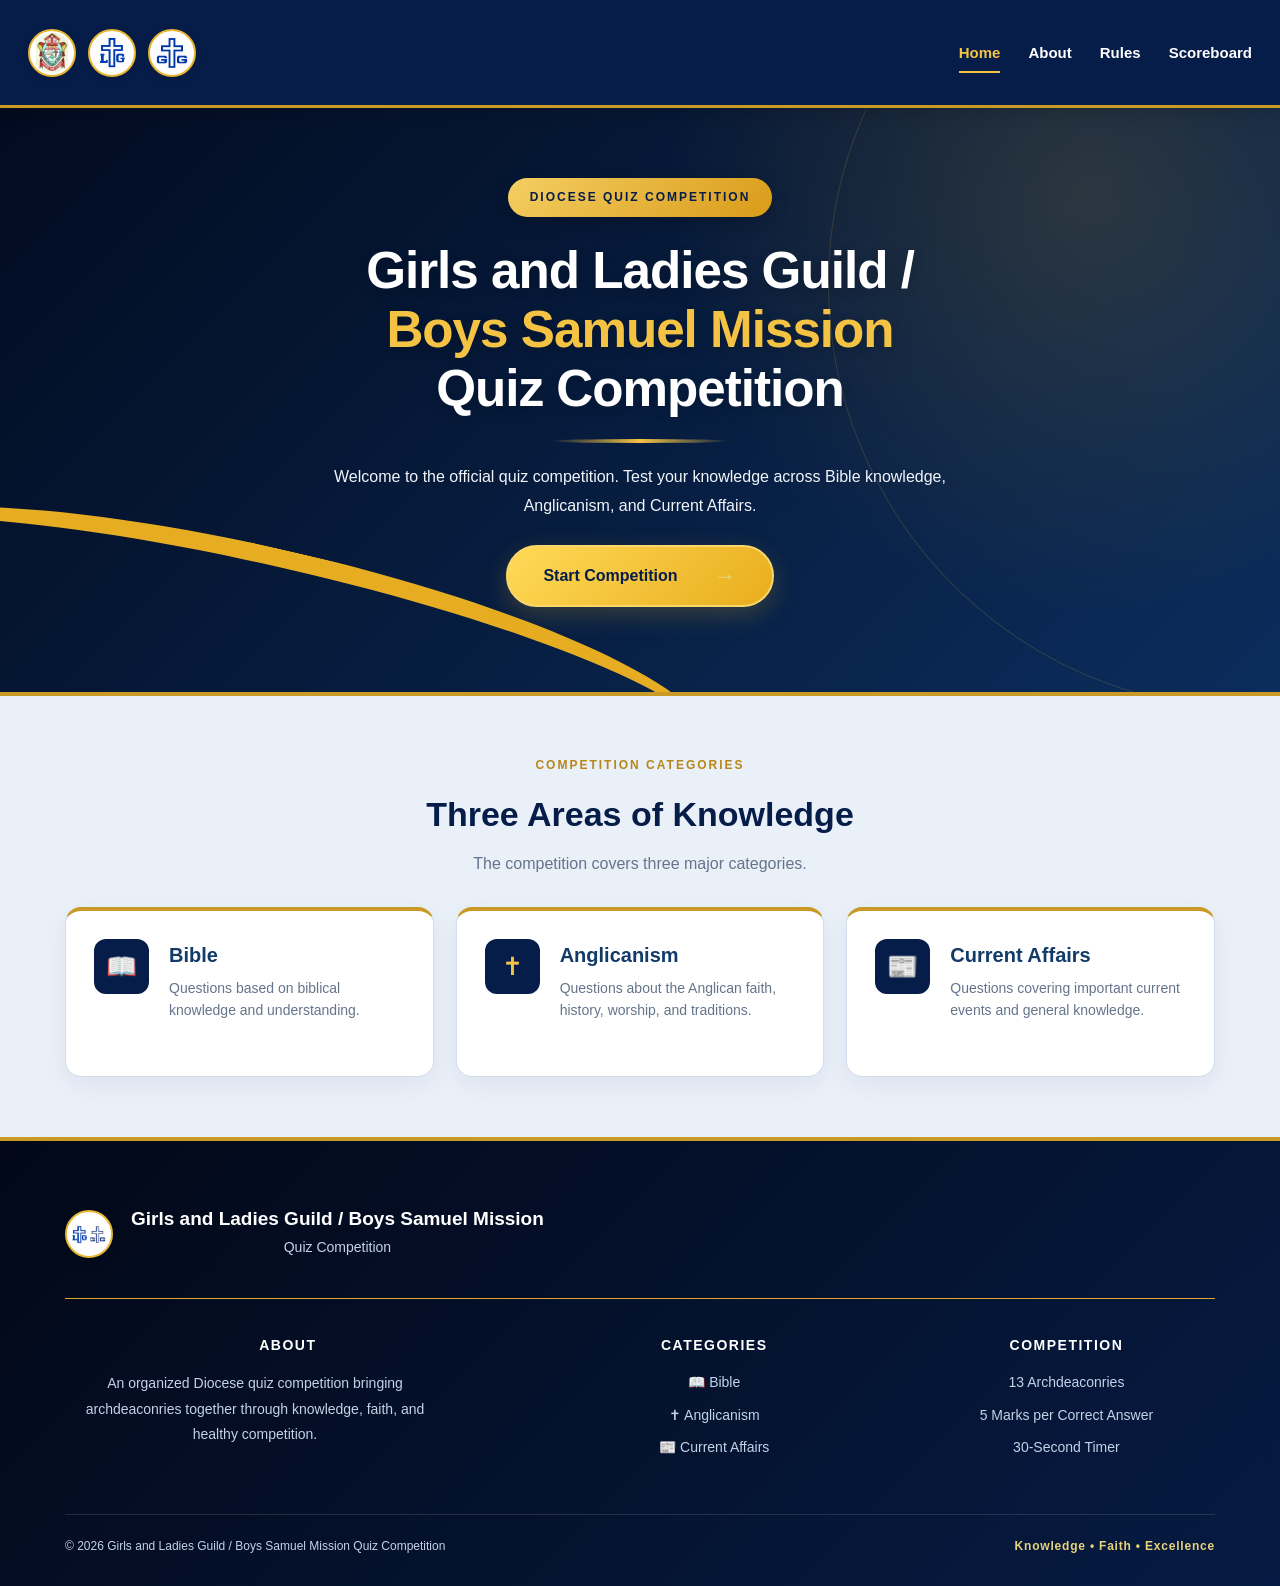
==== index.html @ a4cc28e0 "First website upload" ====
<!DOCTYPE html>
<html lang="en">
<head>
  <meta charset="UTF-8" />
  <meta name="viewport" content="width=device-width, initial-scale=1.0" />

  <title>Girls and Ladies Guild / Boys Samuel Mission Quiz Competition</title>

  <link rel="stylesheet" href="style.css" />
</head>

<body>

  <!-- ================= HEADER ================= -->
  <header class="header">
    <div class="header-inner">

      <!-- Logo Area -->
   <div class="logo-group">
  <div class="logo-placeholder">
    <img src="images/logo.png" alt="Logo 1">
  </div>

  <div class="logo-placeholder">
    <img src="images/logo2.png" alt="Logo 2">
  </div>

  <div class="logo-placeholder">
    <img src="images/logo3.png" alt="Logo 3">
  </div>

 
</div>

      <!-- Navigation -->
      
<nav class="navigation">
  <a href="index.html" class="active">Home</a>
  <a href="about.html">About</a>
  <a href="rules.html">Rules</a>
  <a href="scoreboard.html">Scoreboard</a>
</nav>
    </div>
  </header>


  <!-- ================= MAIN ================= -->
  <main>

    <!-- Hero Section -->
    <section class="hero">

      <div class="hero-content">

        <span class="eyebrow">DIOCESE QUIZ COMPETITION</span>

        <h1>
          Girls and Ladies Guild /
          <span>Boys Samuel Mission</span>
          Quiz Competition
        </h1>

        <div class="gold-line"></div>

        <p class="hero-description">
          Welcome to the official quiz competition.
          Test your knowledge across Bible knowledge,
          Anglicanism, and Current Affairs.
        </p>

        <button id="startCompetitionBtn" class="start-button">
          Start Competition
          <span>→</span>
        </button>

      </div>

    </section>


    <!-- ================= CATEGORIES ================= -->
    <section class="categories-section">

      <div class="section-heading">

        <span class="section-label">
          COMPETITION CATEGORIES
        </span>

        <h2>Three Areas of Knowledge</h2>

        <p>
          The competition covers three major categories.
        </p>

      </div>


      <div class="category-grid">

        <!-- Bible -->
        <article class="category-card">

          <div class="category-icon">📖</div>

          <div>
            <h3>Bible</h3>

            <p>
              Questions based on biblical knowledge
              and understanding.
            </p>
          </div>

        </article>


        <!-- Anglicanism -->
        <article class="category-card">

          <div class="category-icon">✝</div>

          <div>
            <h3>Anglicanism</h3>

            <p>
              Questions about the Anglican faith,
              history, worship, and traditions.
            </p>
          </div>

        </article>


        <!-- Current Affairs -->
        <article class="category-card">

          <div class="category-icon">📰</div>

          <div>
            <h3>Current Affairs</h3>

            <p>
              Questions covering important current
              events and general knowledge.
            </p>
          </div>

        </article>

      </div>

    </section>

  </main>


  <!-- ================= FOOTER ================= -->
<!-- ================= FOOTER ================= -->
<footer class="footer">

  <div class="footer-container">

    <!-- Brand -->
    <div class="footer-brand">

    <div class="logo-placeholder">
    <img src="images/logo4.png" alt="Logo 3">
  </div>


      <div>
        <h3>
          Girls and Ladies Guild / Boys Samuel Mission
        </h3>

        <p>Quiz Competition</p>
      </div>

    </div>


    <!-- Gold divider -->
    <div class="footer-gold-line"></div>


    <!-- Footer columns -->
    <div class="footer-grid">

      <!-- About -->
      <div class="footer-column">

        <h4>About</h4>

        <p>
          An organized Diocese quiz competition bringing
          archdeaconries together through knowledge, faith,
          and healthy competition.
        </p>

      </div>


      <!-- Categories -->
      <div class="footer-column">

        <h4>Categories</h4>

        <ul>
          <li>📖 Bible</li>
          <li>✝ Anglicanism</li>
          <li>📰 Current Affairs</li>
        </ul>

      </div>


      <!-- Competition -->
      <div class="footer-column">

        <h4>Competition</h4>

        <ul>
          <li>13 Archdeaconries</li>
          <li>5 Marks per Correct Answer</li>
          <li>30-Second Timer</li>
        </ul>

      </div>

    </div>


    <!-- Bottom bar -->
    <div class="footer-bottom">

      <p>
        © 2026 Girls and Ladies Guild / Boys Samuel Mission
        Quiz Competition
      </p>

      <p class="footer-tagline">
        Knowledge • Faith • Excellence
      </p>

    </div>

  </div>

</footer>


  <script src="script.js"></script>

</body>
</html>
---- style.css ----
:root {
  --dark-blue: #071d49;
  --deep-blue: #0b2d5c;
  --light-blue: #164a86;
  --soft-blue: #dce7f5;

  --white: #ffffff;

  --gold: #c99a25;
  --gold-light: #f1d47a;

  --text: #172033;
  --muted: #526078;
  --border: #b8c7dc;
}


/* DARKER HEADER */

.header {
  background: #071d49;
}


/* DARKER HERO */

.hero {
  background: linear-gradient(
    135deg,
    #04132f,
    #0b2d5c
  );
}


/* DARKER FOOTER */

.footer {
  background: linear-gradient(
    135deg,
    #020b20,
    #071d49
  );

  border-top: 3px solid #c99a25;
}


/* GOLD BUTTON */

.start-button {
  background: #c99a25;
  color: #071d49;
  border: 2px solid #f1d47a;
}

.start-button:hover {
  background: #f1d47a;
  color: #04132f;
}


/* CARDS */

.category-card,
.question-card,
.selected-info,
.attendance-card,
.archdeaconry-card,
.question-number-card {
  border-color: #b8c7dc;
}


/* SECTION BACKGROUNDS */

.categories-section,
.attendance-page,
.category-page,
.archdeaconry-page,
.question-number-page,
.question-page {
  background: #dce7f5;
}


/* GOLD ACCENTS */

.gold-line,
.footer-gold-line {
  background: #c99a25;
}


/* TIMER */

.timer-box {
  background: #071d49;
  border-color: #c99a25;
}

/* =========================================
   HEADER
========================================= */

.header {
  background: var(--white);
  border-bottom: 1px solid var(--border);
  position: sticky;
  top: 0;
  z-index: 1000;
}

.header-inner {
  max-width: 1200px;
  margin: 0 auto;
  padding: 14px 24px;

  display: flex;
  align-items: center;
  justify-content: space-between;
  gap: 30px;
}


/* Logo Area */

.logo-group {
  display: flex;
  align-items: center;
  gap: 10px;
}

.logo-placeholder {
  width: 48px;
  height: 48px;

  display: flex;
  align-items: center;
  justify-content: center;

  background: var(--light-blue);
  border: 1px solid var(--gold);
  border-radius: 50%;

  color: var(--dark-blue);
  font-size: 9px;
  font-weight: bold;
}


/* Navigation */

.navigation {
  display: flex;
  align-items: center;
  gap: 28px;
}

.navigation a {
  text-decoration: none;
  color: var(--dark-blue);
  font-size: 15px;
  font-weight: 600;

  padding: 8px 0;

  position: relative;
}

.navigation a::after {
  content: "";

  position: absolute;
  left: 0;
  bottom: 0;

  width: 0;
  height: 2px;

  background: var(--gold);

  transition: width 0.25s ease;
}

.navigation a:hover::after,
.navigation a.active::after {
  width: 100%;
}


/* =========================================
   HERO
========================================= */

.hero {
  min-height: 620px;

  display: flex;
  align-items: center;
  justify-content: center;

  text-align: center;

  padding: 80px 24px;

  background:
    radial-gradient(
      circle at top right,
      var(--soft-blue),
      transparent 40%
    ),
    linear-gradient(
      135deg,
      var(--white),
      var(--light-blue)
    );

  border-bottom: 1px solid var(--border);
}

.hero-content {
  max-width: 850px;
}


/* Small label */

.eyebrow,
.section-label {
  display: inline-block;

  color: var(--gold);
  font-size: 12px;
  font-weight: 800;

  letter-spacing: 2px;
}


/* Main title */

.hero h1 {
  margin-top: 18px;

  color: var(--deep-blue);

  font-size: clamp(38px, 6vw, 68px);
  line-height: 1.08;
  font-weight: 800;
}

.hero h1 span {
  color: var(--dark-blue);
}


/* Gold decorative line */

.gold-line {
  width: 90px;
  height: 4px;

  background: var(--gold);

  margin: 28px auto;
  border-radius: 10px;
}


/* Description */

.hero-description {
  max-width: 650px;

  margin: 0 auto 35px;

  color: var(--muted);

  font-size: 18px;
}


/* Start button */

.start-button {
  border: none;

  background: var(--dark-blue);
  color: var(--white);

  padding: 16px 28px;

  border-radius: 8px;

  font-size: 16px;
  font-weight: 700;

  cursor: pointer;

  display: inline-flex;
  align-items: center;
  gap: 14px;

  box-shadow: 0 8px 20px rgba(9, 45, 82, 0.18);

  transition:
    transform 0.2s ease,
    background 0.2s ease,
    box-shadow 0.2s ease;
}

.start-button span {
  color: var(--gold-light);
  font-size: 20px;
}

.start-button:hover {
  background: var(--deep-blue);
  transform: translateY(-2px);

  box-shadow: 0 12px 25px rgba(9, 45, 82, 0.25);
}


/* =========================================
   CATEGORIES
========================================= */

.categories-section {
  max-width: 1200px;

  margin: 0 auto;

  padding: 90px 24px;
}

.section-heading {
  text-align: center;

  max-width: 650px;

  margin: 0 auto 45px;
}

.section-heading h2,
.info-card h2 {
  color: var(--deep-blue);

  font-size: 34px;

  margin: 10px 0;
}

.section-heading p,
.info-card p {
  color: var(--muted);
}


/* Category grid */

.category-grid {
  display: grid;

  grid-template-columns: repeat(3, 1fr);

  gap: 22px;
}


/* Category cards */

.category-card {
  background: var(--white);

  border: 1px solid var(--border);

  border-top: 4px solid var(--gold);

  border-radius: 14px;

  padding: 30px;

  display: flex;
  gap: 20px;

  transition:
    transform 0.2s ease,
    box-shadow 0.2s ease;
}

.category-card:hover {
  transform: translateY(-5px);

  box-shadow: 0 15px 35px rgba(18, 59, 104, 0.1);
}

.category-icon {
  width: 55px;
  height: 55px;

  flex-shrink: 0;

  display: flex;
  align-items: center;
  justify-content: center;

  background: var(--light-blue);

  border-radius: 12px;

  font-size: 25px;
}

.category-card h3 {
  color: var(--dark-blue);

  font-size: 20px;

  margin-bottom: 6px;
}

.category-card p {
  color: var(--muted);

  font-size: 14px;
}


/* =========================================
   INFORMATION SECTIONS
========================================= */

.info-section {
  padding: 80px 24px;
}

.light-section {
  background: var(--light-blue);
}

.info-card {
  max-width: 800px;

  margin: 0 auto;

  text-align: center;
}

.info-card p {
  font-size: 16px;
}

.scoreboard-preview {
  padding-bottom: 20px;
}


/* =========================================
   FOOTER
========================================= */

.footer {
  background: var(--deep-blue);

  color: var(--white);

  text-align: center;

  padding: 35px 20px;
}

.footer p {
  font-size: 14px;
  margin-bottom: 5px;
}

.footer span {
  color: var(--gold-light);
  font-size: 13px;
}


/* =========================================
   RESPONSIVE DESIGN
========================================= */

@media (max-width: 800px) {

  .header-inner {
    flex-direction: column;
    gap: 15px;
  }

  .navigation {
    gap: 18px;
    flex-wrap: wrap;
    justify-content: center;
  }

  .hero {
    min-height: 560px;
  }

  .category-grid {
    grid-template-columns: 1fr;
  }

  .hero h1 {
    font-size: 42px;
  }

}


@media (max-width: 480px) {

  .logo-group {
    gap: 6px;
  }

  .logo-placeholder {
    width: 40px;
    height: 40px;
  }

  .navigation {
    gap: 14px;
  }

  .navigation a {
    font-size: 13px;
  }

  .hero {
    padding: 60px 18px;
  }

  .hero h1 {
    font-size: 34px;
  }

  .hero-description {
    font-size: 16px;
  }

  .categories-section {
    padding: 65px 18px;
  }

}/* =========================================
   GENERAL
========================================= */

* {
  margin: 0;
  padding: 0;
  box-sizing: border-box;
}

:root {
  --dark-blue: #123b68;
  --deep-blue: #092d52;
  --light-blue: #eaf6ff;
  --soft-blue: #d8efff;
  --white: #ffffff;
  --gold: #c9a227;
  --gold-light: #e8d27a;
  --text: #243447;
  --muted: #64748b;
  --border: #dbe7f0;
}

html {
  scroll-behavior: smooth;
}

body {
  font-family: Arial, Helvetica, sans-serif;
  color: var(--text);
  background: var(--white);
  line-height: 1.6;
}


/* =========================================
   HEADER
========================================= */

.header {
  background: var(--white);
  border-bottom: 1px solid var(--border);
  position: sticky;
  top: 0;
  z-index: 1000;
}

.header-inner {
  max-width: 1200px;
  margin: 0 auto;
  padding: 14px 24px;

  display: flex;
  align-items: center;
  justify-content: space-between;
  gap: 30px;
}


/* Logo Area */

.logo-group {
  display: flex;
  align-items: center;
  gap: 10px;
}

.logo-placeholder {
  width: 48px;
  height: 48px;

  display: flex;
  align-items: center;
  justify-content: center;

  background: var(--light-blue);
  border: 1px solid var(--gold);
  border-radius: 50%;

  color: var(--dark-blue);
  font-size: 9px;
  font-weight: bold;
}


/* Navigation */

.navigation {
  display: flex;
  align-items: center;
  gap: 28px;
}

.navigation a {
  text-decoration: none;
  color: var(--dark-blue);
  font-size: 15px;
  font-weight: 600;

  padding: 8px 0;

  position: relative;
}

.navigation a::after {
  content: "";

  position: absolute;
  left: 0;
  bottom: 0;

  width: 0;
  height: 2px;

  background: var(--gold);

  transition: width 0.25s ease;
}

.navigation a:hover::after,
.navigation a.active::after {
  width: 100%;
}


/* =========================================
   HERO
========================================= */

.hero {
  min-height: 620px;

  display: flex;
  align-items: center;
  justify-content: center;

  text-align: center;

  padding: 80px 24px;

  background:
    radial-gradient(
      circle at top right,
      var(--soft-blue),
      transparent 40%
    ),
    linear-gradient(
      135deg,
      var(--white),
      var(--light-blue)
    );

  border-bottom: 1px solid var(--border);
}

.hero-content {
  max-width: 850px;
}


/* Small label */

.eyebrow,
.section-label {
  display: inline-block;

  color: var(--gold);
  font-size: 12px;
  font-weight: 800;

  letter-spacing: 2px;
}


/* Main title */

.hero h1 {
  margin-top: 18px;

  color: var(--deep-blue);

  font-size: clamp(38px, 6vw, 68px);
  line-height: 1.08;
  font-weight: 800;
}

.hero h1 span {
  color: var(--dark-blue);
}


/* Gold decorative line */

.gold-line {
  width: 90px;
  height: 4px;

  background: var(--gold);

  margin: 28px auto;
  border-radius: 10px;
}


/* Description */

.hero-description {
  max-width: 650px;

  margin: 0 auto 35px;

  color: var(--muted);

  font-size: 18px;
}


/* Start button */

.start-button {
  border: none;

  background: var(--dark-blue);
  color: var(--white);

  padding: 16px 28px;

  border-radius: 8px;

  font-size: 16px;
  font-weight: 700;

  cursor: pointer;

  display: inline-flex;
  align-items: center;
  gap: 14px;

  box-shadow: 0 8px 20px rgba(9, 45, 82, 0.18);

  transition:
    transform 0.2s ease,
    background 0.2s ease,
    box-shadow 0.2s ease;
}

.start-button span {
  color: var(--gold-light);
  font-size: 20px;
}

.start-button:hover {
  background: var(--deep-blue);
  transform: translateY(-2px);

  box-shadow: 0 12px 25px rgba(9, 45, 82, 0.25);
}


/* =========================================
   CATEGORIES
========================================= */

.categories-section {
  max-width: 1200px;

  margin: 0 auto;

  padding: 90px 24px;
}

.section-heading {
  text-align: center;

  max-width: 650px;

  margin: 0 auto 45px;
}

.section-heading h2,
.info-card h2 {
  color: var(--deep-blue);

  font-size: 34px;

  margin: 10px 0;
}

.section-heading p,
.info-card p {
  color: var(--muted);
}


/* Category grid */

.category-grid {
  display: grid;

  grid-template-columns: repeat(3, 1fr);

  gap: 22px;
}


/* Category cards */

.category-card {
  background: var(--white);

  border: 1px solid var(--border);

  border-top: 4px solid var(--gold);

  border-radius: 14px;

  padding: 30px;

  display: flex;
  gap: 20px;

  transition:
    transform 0.2s ease,
    box-shadow 0.2s ease;
}

.category-card:hover {
  transform: translateY(-5px);

  box-shadow: 0 15px 35px rgba(18, 59, 104, 0.1);
}

.category-icon {
  width: 55px;
  height: 55px;

  flex-shrink: 0;

  display: flex;
  align-items: center;
  justify-content: center;

  background: var(--light-blue);

  border-radius: 12px;

  font-size: 25px;
}

.category-card h3 {
  color: var(--dark-blue);

  font-size: 20px;

  margin-bottom: 6px;
}

.category-card p {
  color: var(--muted);

  font-size: 14px;
}


/* =========================================
   INFORMATION SECTIONS
========================================= */

.info-section {
  padding: 80px 24px;
}

.light-section {
  background: var(--light-blue);
}

.info-card {
  max-width: 800px;

  margin: 0 auto;

  text-align: center;
}

.info-card p {
  font-size: 16px;
}

.scoreboard-preview {
  padding-bottom: 20px;
}


/* =========================================
   FOOTER
========================================= */

.footer {
  background: var(--deep-blue);

  color: var(--white);

  text-align: center;

  padding: 35px 20px;
}

.footer p {
  font-size: 14px;
  margin-bottom: 5px;
}

.footer span {
  color: var(--gold-light);
  font-size: 13px;
}


/* =========================================
   RESPONSIVE DESIGN
========================================= */

@media (max-width: 800px) {

  .header-inner {
    flex-direction: column;
    gap: 15px;
  }

  .navigation {
    gap: 18px;
    flex-wrap: wrap;
    justify-content: center;
  }

  .hero {
    min-height: 560px;
  }

  .category-grid {
    grid-template-columns: 1fr;
  }

  .hero h1 {
    font-size: 42px;
  }

}


@media (max-width: 480px) {

  .logo-group {
    gap: 6px;
  }

  .logo-placeholder {
    width: 40px;
    height: 40px;
  }

  .navigation {
    gap: 14px;
  }

  .navigation a {
    font-size: 13px;
  }

  .hero {
    padding: 60px 18px;
  }

  .hero h1 {
    font-size: 34px;
  }

  .hero-description {
    font-size: 16px;
  }

  .categories-section {
    padding: 65px 18px;
  }

}
/* =========================================
   PROFESSIONAL FOOTER
========================================= */

.footer {
  background:
    linear-gradient(
      145deg,
      var(--deep-blue),
      var(--dark-blue)
    );

  color: var(--white);

  padding: 65px 24px 25px;

  border-top: 4px solid var(--gold);
}

.footer-container {
  max-width: 1150px;

  margin: 0 auto;
}


/* =========================================
   FOOTER BRAND
========================================= */

.footer-brand {
  display: flex;

  align-items: center;

  gap: 18px;
}

.footer-logo {
  width: 65px;

  height: 65px;

  flex-shrink: 0;

  display: flex;

  align-items: center;

  justify-content: center;

  border: 2px solid var(--gold);

  border-radius: 50%;

  background: rgba(255, 255, 255, 0.06);

  color: var(--gold-light);

  font-size: 10px;

  font-weight: 800;
}

.footer-brand h3 {
  max-width: 450px;

  font-size: 19px;

  line-height: 1.4;
}

.footer-brand p {
  color: var(--gold-light);

  font-size: 14px;

  margin-top: 3px;
}


/* =========================================
   GOLD DIVIDER
========================================= */

.footer-gold-line {
  width: 100%;

  height: 1px;

  background:
    linear-gradient(
      90deg,
      var(--gold),
      rgba(201, 162, 39, 0.15),
      transparent
    );

  margin: 35px 0;
}


/* =========================================
   FOOTER GRID
========================================= */

.footer-grid {
  display: grid;

  grid-template-columns:
    1.5fr
    1fr
    1fr;

  gap: 55px;

  padding-bottom: 45px;
}

.footer-column h4 {
  color: var(--gold-light);

  font-size: 14px;

  text-transform: uppercase;

  letter-spacing: 1.5px;

  margin-bottom: 15px;
}

.footer-column p {
  color: #cbd5e1;

  font-size: 14px;

  line-height: 1.8;

  max-width: 380px;
}


/* Lists */

.footer-column ul {
  list-style: none;

  padding: 0;
}

.footer-column li {
  color: #dbe5ef;

  font-size: 14px;

  margin-bottom: 10px;
}


/* =========================================
   FOOTER BOTTOM
========================================= */

.footer-bottom {
  border-top: 1px solid rgba(255, 255, 255, 0.12);

  padding-top: 22px;

  display: flex;

  justify-content: space-between;

  align-items: center;

  gap: 20px;
}

.footer-bottom p {
  color: #aebdcd;

  font-size: 12px;
}

.footer-tagline {
  color: var(--gold-light) !important;

  font-weight: 700;

  letter-spacing: 0.8px;
}


/* =========================================
   MOBILE FOOTER
========================================= */

@media (max-width: 800px) {

  .footer {
    padding: 50px 20px 22px;
  }

  .footer-grid {
    grid-template-columns: 1fr;

    gap: 30px;
  }

  .footer-bottom {
    flex-direction: column;

    align-items: flex-start;
  }

}


@media (max-width: 480px) {

  .footer-brand {
    align-items: flex-start;
  }

  .footer-logo {
    width: 52px;

    height: 52px;
  }

  .footer-brand h3 {
    font-size: 16px;
  }

}
.logo-placeholder img {
  width: 100%;
  height: 100%;
  object-fit: contain;
  border-radius: 50%;
}
/* =========================
   ATTENDANCE PAGE
========================= */

.attendance-page {
  min-height: 70vh;
  background: var(--light-blue);
  padding: 70px 24px 90px;
}

.attendance-header {
  max-width: 800px;
  margin: 0 auto 40px;
  text-align: center;
}

.attendance-header h1 {
  color: var(--deep-blue);
  font-size: 42px;
  margin: 10px 0;
}

.attendance-header p {
  color: var(--muted);
  font-size: 16px;
}


/* SUMMARY */

.attendance-summary {
  max-width: 900px;
  margin: 0 auto 35px;

  display: grid;
  grid-template-columns: repeat(3, 1fr);
  gap: 18px;
}

.summary-card {
  background: var(--white);
  border: 1px solid var(--border);
  border-radius: 12px;
  padding: 20px;
  text-align: center;
  box-shadow: 0 5px 15px rgba(18, 59, 104, 0.06);
}

.summary-card span {
  display: block;
  color: var(--muted);
  font-size: 13px;
  margin-bottom: 5px;
}

.summary-card strong {
  color: var(--deep-blue);
  font-size: 30px;
}

.present-summary {
  border-top: 4px solid #2e8b57;
}

.absent-summary {
  border-top: 4px solid #c94c4c;
}


/* ATTENDANCE LIST */

.attendance-list {
  max-width: 900px;
  margin: 0 auto;

  display: grid;
  grid-template-columns: 1fr 1fr;
  gap: 16px;
}

.attendance-card {
  background: var(--white);
  border: 1px solid var(--border);
  border-radius: 12px;

  padding: 20px;

  display: flex;
  align-items: center;
  justify-content: space-between;
  gap: 15px;

  transition: 0.2s ease;
}

.attendance-card:hover {
  transform: translateY(-2px);
  box-shadow: 0 8px 20px rgba(18, 59, 104, 0.08);
}

.attendance-card h3 {
  color: var(--dark-blue);
  font-size: 17px;
  margin-top: 3px;
}

.arch-number {
  color: var(--gold);
  font-size: 11px;
  font-weight: 800;
  letter-spacing: 1px;
}


/* BUTTONS */

.attendance-buttons {
  display: flex;
  gap: 7px;
}

.attendance-btn {
  border: 1px solid var(--border);
  background: var(--white);

  padding: 8px 12px;

  border-radius: 7px;

  font-size: 12px;
  font-weight: 700;

  cursor: pointer;

  transition: 0.2s ease;
}

.present-btn {
  color: #287a4d;
}

.absent-btn {
  color: #b83f3f;
}

.present-btn:hover,
.present-btn.selected {
  background: #e6f6ed;
  border-color: #2e8b57;
}

.absent-btn:hover,
.absent-btn.selected {
  background: #fdeaea;
  border-color: #c94c4c;
}


/* CONTINUE */

.attendance-action {
  max-width: 900px;
  margin: 35px auto 0;

  text-align: center;
}

.attendance-action p {
  color: var(--muted);
  margin-bottom: 18px;
}

#continueAttendanceBtn {
  opacity: 0.55;
  cursor: not-allowed;
}

#continueAttendanceBtn.ready {
  opacity: 1;
  cursor: pointer;
}


/* MOBILE */

@media (max-width: 800px) {

  .attendance-page {
    padding: 55px 18px 70px;
  }

  .attendance-header h1 {
    font-size: 34px;
  }

  .attendance-summary {
    grid-template-columns: 1fr 1fr 1fr;
    gap: 10px;
  }

  .summary-card {
    padding: 15px 8px;
  }

  .summary-card strong {
    font-size: 24px;
  }

  .attendance-list {
    grid-template-columns: 1fr;
  }

  .attendance-card {
    padding: 16px;
  }
}


@media (max-width: 480px) {

  .attendance-summary {
    grid-template-columns: 1fr;
  }

  .attendance-card {
    align-items: flex-start;
    flex-direction: column;
  }

  .attendance-buttons {
    width: 100%;
  }

  .attendance-btn {
    flex: 1;
  }
}
/* =========================
   CATEGORY SELECTION PAGE
========================= */

.category-page {
  min-height: 70vh;
  background: var(--light-blue);
  padding: 75px 24px 90px;
}

.category-header {
  max-width: 750px;
  margin: 0 auto 45px;
  text-align: center;
}

.category-header h1 {
  color: var(--deep-blue);
  font-size: 42px;
  margin: 10px 0;
}

.category-header p {
  color: var(--muted);
  font-size: 16px;
}


/* CATEGORY CARDS */

.quiz-category-grid {
  max-width: 950px;
  margin: 0 auto;

  display: grid;
  grid-template-columns: 1fr;
  gap: 18px;
}

.quiz-category-card {
  width: 100%;

  display: grid;
  grid-template-columns: 75px 1fr 35px;
  align-items: center;

  gap: 20px;

  padding: 25px;

  background: var(--white);

  border: 1px solid var(--border);
  border-left: 5px solid var(--gold);

  border-radius: 14px;

  text-align: left;

  cursor: pointer;

  transition:
    transform 0.2s ease,
    box-shadow 0.2s ease,
    border-color 0.2s ease;
}

.quiz-category-card:hover {
  transform: translateY(-4px);

  box-shadow:
    0 12px 28px rgba(18, 59, 104, 0.12);

  border-color: var(--gold);
}


/* ICON */

.quiz-category-icon {
  width: 70px;
  height: 70px;

  display: flex;
  align-items: center;
  justify-content: center;

  background: var(--light-blue);

  border-radius: 14px;

  font-size: 32px;
}


/* CONTENT */

.category-number {
  color: var(--gold);

  font-size: 11px;

  font-weight: 800;

  letter-spacing: 1.5px;
}

.quiz-category-content h2 {
  color: var(--deep-blue);

  font-size: 24px;

  margin: 3px 0 5px;
}

.quiz-category-content p {
  color: var(--muted);

  font-size: 14px;

  line-height: 1.6;

  max-width: 650px;
}


/* ARROW */

.category-arrow {
  color: var(--dark-blue);

  font-size: 27px;

  font-weight: 700;

  transition: transform 0.2s ease;
}

.quiz-category-card:hover .category-arrow {
  transform: translateX(5px);

  color: var(--gold);
}


/* MESSAGE */

.category-selection-message {
  max-width: 950px;

  margin: 25px auto 0;

  text-align: center;
}

.category-selection-message p {
  color: var(--muted);

  font-size: 14px;
}


/* MOBILE */

@media (max-width: 600px) {

  .category-page {
    padding: 55px 18px 70px;
  }

  .category-header h1 {
    font-size: 34px;
  }

  .quiz-category-card {
    grid-template-columns: 55px 1fr 25px;

    gap: 14px;

    padding: 18px;
  }

  .quiz-category-icon {
    width: 52px;
    height: 52px;

    font-size: 24px;
  }

  .quiz-category-content h2 {
    font-size: 20px;
  }

  .quiz-category-content p {
    font-size: 13px;
  }

  .category-arrow {
    font-size: 22px;
  }
}
/* =========================
   ARCHDEACONRY PAGE
========================= */

.archdeaconry-page {
  min-height: 70vh;
  background: var(--light-blue);
  padding: 75px 24px 90px;
}

.archdeaconry-header {
  max-width: 750px;
  margin: 0 auto 35px;
  text-align: center;
}

.archdeaconry-header h1 {
  color: var(--deep-blue);
  font-size: 42px;
  margin: 10px 0;
}

.archdeaconry-header p {
  color: var(--muted);
  font-size: 16px;
}


/* SELECTED CATEGORY */

.selected-category-box {
  max-width: 950px;
  margin: 0 auto 30px;

  padding: 22px;

  text-align: center;

  background: var(--white);

  border: 1px solid var(--border);

  border-top: 4px solid var(--gold);

  border-radius: 12px;
}

.selected-category-box span {
  color: var(--gold);

  font-size: 11px;

  font-weight: 800;

  letter-spacing: 1.5px;
}

.selected-category-box h2 {
  color: var(--deep-blue);

  font-size: 24px;

  margin-top: 5px;
}


/* ARCHDEACONRY GRID */

.archdeaconry-grid {
  max-width: 950px;

  margin: 0 auto;

  display: grid;

  grid-template-columns: repeat(2, 1fr);

  gap: 16px;
}


/* ARCHDEACONRY CARD */

.archdeaconry-card {
  padding: 22px;

  display: flex;

  align-items: center;

  justify-content: space-between;

  gap: 15px;

  background: var(--white);

  border: 1px solid var(--border);

  border-left: 4px solid var(--dark-blue);

  border-radius: 12px;

  cursor: pointer;

  text-align: left;

  transition: 0.2s ease;
}

.archdeaconry-card:hover {
  transform: translateY(-3px);

  border-color: var(--gold);

  box-shadow:
    0 8px 20px rgba(18, 59, 104, 0.1);
}

.archdeaconry-card h3 {
  color: var(--dark-blue);

  font-size: 17px;

  margin-top: 3px;
}

.archdeaconry-card div span {
  color: var(--gold);

  font-size: 10px;

  font-weight: 800;

  letter-spacing: 1px;
}

.archdeaconry-arrow {
  color: var(--dark-blue);

  font-size: 24px;

  font-weight: 700;
}


/* MESSAGE */

.archdeaconry-message {
  max-width: 950px;

  margin: 25px auto 0;

  text-align: center;

  color: var(--muted);

  font-size: 14px;
}


/* MOBILE */

@media (max-width: 650px) {

  .archdeaconry-page {
    padding: 55px 18px 70px;
  }

  .archdeaconry-header h1 {
    font-size: 34px;
  }

  .archdeaconry-grid {
    grid-template-columns: 1fr;
  }

}

/* =========================
   QUESTION NUMBER PAGE
========================= */

.question-number-page {
  min-height: 70vh;
  background: var(--light-blue);
  padding: 75px 24px 90px;
}

.question-number-header {
  max-width: 750px;
  margin: 0 auto 35px;
  text-align: center;
}

.question-number-header h1 {
  color: var(--deep-blue);
  font-size: 42px;
  margin: 10px 0;
}

.question-number-header p {
  color: var(--muted);
  font-size: 16px;
}


/* DETAILS */

.question-details-box {
  max-width: 850px;
  margin: 0 auto 35px;

  display: grid;
  grid-template-columns: 1fr 1fr;
  gap: 18px;
}

.question-details-box div {
  background: var(--white);
  border: 1px solid var(--border);
  border-top: 4px solid var(--gold);
  border-radius: 12px;
  padding: 20px;
  text-align: center;
}

.question-details-box span {
  display: block;
  color: var(--muted);
  font-size: 12px;
  margin-bottom: 5px;
}

.question-details-box strong {
  color: var(--deep-blue);
  font-size: 18px;
}


/* QUESTION NUMBER GRID */

.question-number-grid {
  max-width: 850px;
  margin: 0 auto;

  display: grid;
  grid-template-columns: repeat(5, 1fr);
  gap: 15px;
}

.question-number-card {
  min-height: 100px;

  display: flex;
  flex-direction: column;
  align-items: center;
  justify-content: center;

  background: var(--white);
  border: 1px solid var(--border);
  border-radius: 12px;

  cursor: pointer;

  transition: 0.2s ease;
}

.question-number-card:hover {
  transform: translateY(-3px);
  border-color: var(--gold);
  box-shadow: 0 8px 18px rgba(18, 59, 104, 0.1);
}

.question-number-card strong {
  color: var(--deep-blue);
  font-size: 30px;
}

.question-number-card span {
  color: var(--muted);
  font-size: 11px;
}


/* USED QUESTIONS */

.question-number-card.used {
  background: #9aa7b5;
  border-color: #7d8b9a;
  cursor: not-allowed;
  opacity: 0.75;
}

.question-number-card.used strong,
.question-number-card.used span {
  color: #e8edf2;
}

.question-number-card.used:hover {
  transform: none;
  box-shadow: none;
}


/* MESSAGE */

.question-number-message {
  max-width: 850px;
  margin: 25px auto 0;

  text-align: center;
  color: var(--muted);
  font-size: 14px;
}


/* MOBILE */

@media (max-width: 650px) {

  .question-number-page {
    padding: 55px 18px 70px;
  }

  .question-number-header h1 {
    font-size: 34px;
  }

  .question-number-grid {
    grid-template-columns: repeat(3, 1fr);
    gap: 12px;
  }

  .question-number-card {
    min-height: 85px;
  }

  .question-number-card strong {
    font-size: 25px;
  }

}

@media (max-width: 450px) {

  .question-details-box {
    grid-template-columns: 1fr;
  }

  .question-number-grid {
    grid-template-columns: repeat(3, 1fr);
  }

}

/* QUESTION PAGE */

.question-page {
  min-height: 70vh;
  padding: 60px 6%;
  background: var(--soft-blue);
}

.question-header {
  max-width: 900px;
  margin: 0 auto 35px;
  text-align: center;
}

.question-header h1 {
  color: var(--dark-blue);
  font-size: 2.5rem;
  margin: 15px 0;
}

.question-header p {
  color: var(--muted);
}

.question-info {
  display: flex;
  justify-content: center;
  flex-wrap: wrap;
  gap: 20px;
  margin-top: 25px;
  padding: 20px;
  background: var(--white);
  border-left: 4px solid var(--gold);
  border-radius: 10px;
}

.question-info p {
  margin: 0;
}

.question-info strong {
  color: var(--dark-blue);
}


/* TIMER */

.timer-box {
  width: 160px;
  margin: 0 auto 35px;
  padding: 20px;
  text-align: center;
  background: var(--dark-blue);
  color: var(--white);
  border-radius: 15px;
  border: 3px solid var(--gold);
}

.timer-box span {
  font-size: 0.75rem;
  letter-spacing: 1px;
  color: var(--gold-light);
}

.timer-box #timer {
  font-size: 3.5rem;
  font-weight: bold;
  margin: 8px 0;
}

.timer-box p {
  margin: 0;
  color: var(--white);
}


/* QUESTION CARD */

.question-card {
  max-width: 850px;
  margin: 0 auto;
  padding: 40px;
  background: var(--white);
  border-radius: 18px;
  box-shadow: 0 10px 35px rgba(0, 30, 80, 0.1);
}

.question-label {
  display: inline-block;
  padding: 8px 15px;
  background: var(--gold-light);
  color: var(--dark-blue);
  border-radius: 20px;
  font-size: 0.8rem;
  font-weight: bold;
  letter-spacing: 1px;
}

.question-card h2 {
  margin: 25px 0 30px;
  color: var(--dark-blue);
  font-size: 1.5rem;
  line-height: 1.6;
}


/* ANSWER OPTIONS */

.answer-options {
  display: grid;
  gap: 15px;
  margin-bottom: 30px;
}

.answer-option {
  width: 100%;
  padding: 18px 20px;
  text-align: left;
  border: 2px solid var(--border);
  border-radius: 10px;
  background: var(--white);
  color: var(--text);
  font-size: 1rem;
  cursor: pointer;
  transition: 0.3s ease;
}

.answer-option:hover {
  border-color: var(--gold);
  background: var(--soft-blue);
}

.answer-option.selected {
  border-color: var(--dark-blue);
  background: var(--light-blue);
  color: var(--dark-blue);
  font-weight: bold;
}


/* SUBMIT BUTTON */

.question-card .start-button {
  display: block;
  margin: 0 auto;
}

.question-card .start-button:disabled {
  opacity: 0.5;
  cursor: not-allowed;
}

.answer-message {
  margin-top: 20px;
  text-align: center;
  color: var(--dark-blue);
  font-weight: bold;
}


/* TIMER WARNING */

.timer-warning {
  background: #b45309;
}

.timer-danger {
  background: #b91c1c;
}


/* RESPONSIVE DESIGN */

@media (max-width: 700px) {

  .question-page {
    padding: 40px 5%;
  }

  .question-header h1 {
    font-size: 2rem;
  }

  .question-info {
    flex-direction: column;
    gap: 10px;
  }

  .question-card {
    padding: 25px 20px;
  }

  .question-card h2 {
    font-size: 1.2rem;
  }

  .timer-box {
    width: 140px;
  }

  .timer-box #timer {
    font-size: 2.8rem;
  }

}

/* FORCE DARK BLUE THEME */

.header {
  background: #071d49 !important;
}

.hero {
  background: linear-gradient(
    135deg,
    #020b20,
    #0b2d5c
  ) !important;
}

.footer {
  background: linear-gradient(
    135deg,
    #020817,
    #071d49
  ) !important;
}

.categories-section,
.attendance-page,
.category-page,
.archdeaconry-page,
.question-number-page,
.question-page {
  background: #b8cce5 !important;
}

.category-card,
.question-card,
.attendance-card,
.archdeaconry-card,
.question-number-card {
  background: #ffffff !important;
  border-color: #8da6c7 !important;
}

.start-button {
  background: #c99a25 !important;
  color: #071d49 !important;
}

.start-button:hover {
  background: #f1d47a !important;
}

.timer-box {
  background: #071d49 !important;
  border-color: #c99a25 !important;
}

/* =========================================
   PREMIUM HOME PAGE DESIGN
========================================= */


/* HERO WITH BACKGROUND PICTURE */
.hero {
  position: relative;
  min-height: 480px;
  padding: 55px 6% 75px;

  display: flex;
  align-items: center;
  justify-content: center;

  overflow: hidden;

  background-color: #061b43;

  background-image:
    linear-gradient(
      rgba(2, 18, 52, 0.55),
      rgba(2, 18, 52, 0.55)
    ),
    url("images/background.jpg");

  background-size: cover;
  background-position: center;
  background-repeat: no-repeat;
}


/* DECORATIVE BACKGROUND */

.hero::before {
  content: "";
  position: absolute;
  width: 850px;
  height: 850px;
  right: -400px;
  top: -250px;

  border: 1px solid rgba(255, 202, 61, 0.15);
  border-radius: 50%;
  transform: rotate(-25deg);
}

.hero::after {
  content: "";
  position: absolute;
  width: 900px;
  height: 170px;
  left: -180px;
  bottom: -45px;

  border-top: 18px solid #e7ad22;
  border-radius: 50%;
  transform: rotate(13deg);
}


/* HERO CONTENT */

.hero-content {
  position: relative;
  z-index: 2;
  max-width: 1100px;
  text-align: center;
}


/* GOLD BADGE */

.eyebrow {
  display: inline-block;
  padding: 14px 30px;

  background: linear-gradient(
    135deg,
    #f4ce62,
    #d99b19
  );

  color: #071d49;
  border-radius: 35px;

  font-size: 0.95rem;
  font-weight: 800;
  letter-spacing: 2px;
}


/* MAIN TITLE */

.hero h1 {
  margin: 35px auto 25px;

  color: #ffffff !important;

  font-size: clamp(2.4rem, 5vw, 5.2rem);
  font-weight: 800;
  line-height: 1.12;
  letter-spacing: -1px;
}


/* GOLD TITLE LINE */

.hero h1 span {
  display: block;
  color: #f5c344 !important;
}


/* GOLD DIVIDER */

.gold-line {
  width: 330px;
  height: 5px;
  margin: 30px auto;

  background: linear-gradient(
    90deg,
    transparent,
    #f5c344,
    transparent
  );

  border-radius: 50%;
}


/* DESCRIPTION */

.hero-description {
  max-width: 850px;
  margin: 0 auto 35px;

  color: #f1f5fb !important;

  font-size: 1.2rem;
  line-height: 1.8;
}


/* START BUTTON */

.start-button {
  display: inline-flex;
  align-items: center;
  justify-content: center;
  gap: 35px;

  padding: 19px 45px;

  border: 2px solid #f9d76d;
  border-radius: 40px;

  background: linear-gradient(
    135deg,
    #ffda58,
    #e9ad1d
  ) !important;

  color: #071d49 !important;

  font-size: 1.15rem;
  font-weight: 800;

  cursor: pointer;
  box-shadow: 0 8px 25px rgba(0, 0, 0, 0.2);

  transition: all 0.3s ease;
}

.start-button span {
  font-size: 1.5rem;
}

.start-button:hover {
  transform: translateY(-4px);
  box-shadow: 0 12px 30px rgba(245, 195, 68, 0.35);
  background: #ffe58e !important;
}


/* =========================================
   HEADER
========================================= */

.header {
  position: relative;
  z-index: 10;

  background: #061b43 !important;
  border-bottom: 2px solid #dca72c;
}

.header-inner {
  min-height: 105px;
}

.navigation a {
  color: #ffffff !important;
  font-weight: 600;
}

.navigation a:hover,
.navigation a.active {
  color: #f5c344 !important;
}


/* LOGO STYLE */

.logo-placeholder {
  background: #f4f7fb !important;
  border: 2px solid #e8b632 !important;
  color: #123b70;
}


/* =========================================
   CATEGORY SECTION
========================================= */

.categories-section {
  padding: 90px 6%;
  background: #e5edf8 !important;
}

.section-label {
  color: #b88616 !important;
  font-weight: 800;
  letter-spacing: 2px;
}

.section-heading h2 {
  color: #071d49 !important;
}

.category-card {
  background: #ffffff !important;
  border: 1px solid #b5c8e0;
  box-shadow: 0 8px 25px rgba(7, 29, 73, 0.08);
  transition: transform 0.3s ease;
}

.category-card:hover {
  transform: translateY(-6px);
}


/* =========================================
   FOOTER
========================================= */

.footer {
  background: linear-gradient(
    135deg,
    #020817,
    #061b43
  ) !important;

  border-top: 3px solid #e8b632;
}

.footer h3,
.footer h4 {
  color: #ffffff;
}

.footer p,
.footer li {
  color: #c4d2e8;
}

.footer-gold-line {
  background: #dca72c !important;
}


/* =========================================
   MOBILE DESIGN
========================================= */

@media (max-width: 700px) {

  .hero {
    min-height: 600px;
    padding: 65px 5% 110px;
  }

  .eyebrow {
    padding: 10px 18px;
    font-size: 0.7rem;
  }

  .hero h1 {
    font-size: 2.5rem;
    line-height: 1.2;
  }

  .hero-description {
    font-size: 1rem;
  }

  .gold-line {
    width: 220px;
  }

  .start-button {
    padding: 16px 30px;
    gap: 20px;
  }

  .hero::after {
    width: 600px;
    left: -230px;
  }

}

/* SMALLER HERO CONTENT */

.hero h1 {
  font-size: clamp(2rem, 4vw, 3.8rem) !important;
  line-height: 1.15;
  margin: 25px auto 20px;
}

.hero-description {
  font-size: 1rem;
  max-width: 700px;
  margin-bottom: 25px;
}

.eyebrow {
  padding: 10px 22px;
  font-size: 0.75rem;
}

.gold-line {
  width: 180px;
  height: 4px;
  margin: 20px auto;
}

.start-button {
  padding: 15px 35px;
  font-size: 1rem;
}

/* =================================
   HOMEPAGE DESIGN UPGRADE
================================= */

/* Header */
.header {
  background: #071d49 !important;
  border-bottom: 3px solid #c99a25 !important;
  box-shadow: 0 5px 20px rgba(0, 0, 0, 0.15);
}

.header-inner {
  max-width: 1300px;
  padding: 14px 28px;
}

.logo-group {
  gap: 12px;
}

.logo-placeholder {
  overflow: hidden;
  background: #ffffff !important;
  border: 2px solid #c99a25;
  box-shadow: 0 3px 10px rgba(0, 0, 0, 0.15);
  flex-shrink: 0;
}

.logo-placeholder img {
  width: 100%;
  height: 100%;
  object-fit: contain;
  padding: 2px;
}

/* Navigation */
.navigation a {
  color: #ffffff !important;
  transition: color 0.2s ease;
}

.navigation a:hover,
.navigation a.active {
  color: #f5c344 !important;
}

.navigation a::after {
  background: #f5c344 !important;
}

/* Homepage hero */
.hero {
  min-height: 520px;
  padding: 70px 24px 85px;
  background:
    radial-gradient(
      circle at 85% 15%,
      rgba(201, 154, 37, 0.18),
      transparent 35%
    ),
    linear-gradient(135deg, #020b20, #0b2d5c) !important;
  border-bottom: 4px solid #c99a25;
}

.hero-content {
  max-width: 1000px;
}

.eyebrow {
  box-shadow: 0 5px 18px rgba(0, 0, 0, 0.18);
}

.hero h1 {
  text-wrap: balance;
  text-shadow: 0 3px 12px rgba(0, 0, 0, 0.2);
}

.hero-description {
  line-height: 1.8;
}

/* Start competition button */
.start-button {
  border-radius: 50px !important;
  box-shadow: 0 8px 24px rgba(201, 154, 37, 0.25);
  transition: transform 0.2s ease,
              box-shadow 0.2s ease;
}

.start-button:hover {
  transform: translateY(-3px);
  box-shadow: 0 12px 28px rgba(201, 154, 37, 0.35);
}

/* Category section */
.categories-section {
  max-width: none;
  padding: 75px 24px 90px;
  background: #eaf0f8 !important;
}

.section-heading {
  margin-bottom: 40px;
}

.category-grid {
  max-width: 1150px;
  margin: 0 auto;
  gap: 24px;
}

.category-card {
  border: 1px solid #d3deec !important;
  border-top: 4px solid #c99a25 !important;
  border-radius: 16px;
  padding: 28px;
  box-shadow: 0 8px 25px rgba(7, 29, 73, 0.06);
  transition: transform 0.25s ease,
              box-shadow 0.25s ease;
}

.category-card:hover {
  transform: translateY(-6px);
  box-shadow: 0 16px 32px rgba(7, 29, 73, 0.12);
}

.category-icon {
  background: #071d49 !important;
  color: #f5c344;
}

/* Footer */
.footer {
  border-top: 4px solid #c99a25;
}

/* Mobile improvements */
@media (max-width: 800px) {
  .header-inner {
    padding: 16px;
  }

  .navigation {
    gap: 18px;
  }

  .hero {
    min-height: auto;
    padding: 65px 20px 80px;
  }

  .category-grid {
    grid-template-columns: 1fr;
    max-width: 550px;
  }

  .category-card {
    padding: 22px;
  }
}

@media (max-width: 480px) {
  .logo-group {
    gap: 8px;
  }

  .logo-placeholder {
    width: 40px;
    height: 40px;
  }

  .navigation {
    gap: 13px;
  }

  .hero h1 {
    font-size: clamp(1.9rem, 8vw, 2.5rem) !important;
  }

  .categories-section {
    padding: 55px 18px 65px;
  }
}

/* Refine category section spacing */
.categories-section {
  padding-top: 55px !important;
  padding-bottom: 60px !important;
}

.section-heading {
  margin-bottom: 30px !important;
}

.category-grid {
  gap: 22px !important;
}

.category-card {
  min-height: 170px;
}

/* Improve footer brand alignment */
.footer-brand {
  align-items: center;
  gap: 18px;
}

/* Keep the category cards comfortable on mobile */
@media (max-width: 800px) {
  .categories-section {
    padding: 45px 18px 50px !important;
  }

  .category-card {
    min-height: auto;
  }
}

/* Category switching on the Archdeaconry page */
.category-switcher {
  margin: 24px 0;
  text-align: center;
}

.category-switcher-buttons {
  display: flex;
  flex-wrap: wrap;
  justify-content: center;
  gap: 12px;
  margin-top: 16px;
}

.category-switch-btn {
  padding: 12px 20px;
  border: 2px solid #d4af37;
  border-radius: 10px;
  background: #102b50;
  color: #ffffff;
  font-weight: 600;
  cursor: pointer;
}

.category-switch-btn:hover,
.category-switch-btn.active {
  background: #d4af37;
  color: #102b50;
}

.category-switch-btn:focus-visible {
  outline: 3px solid #ffffff;
  outline-offset: 3px;
}
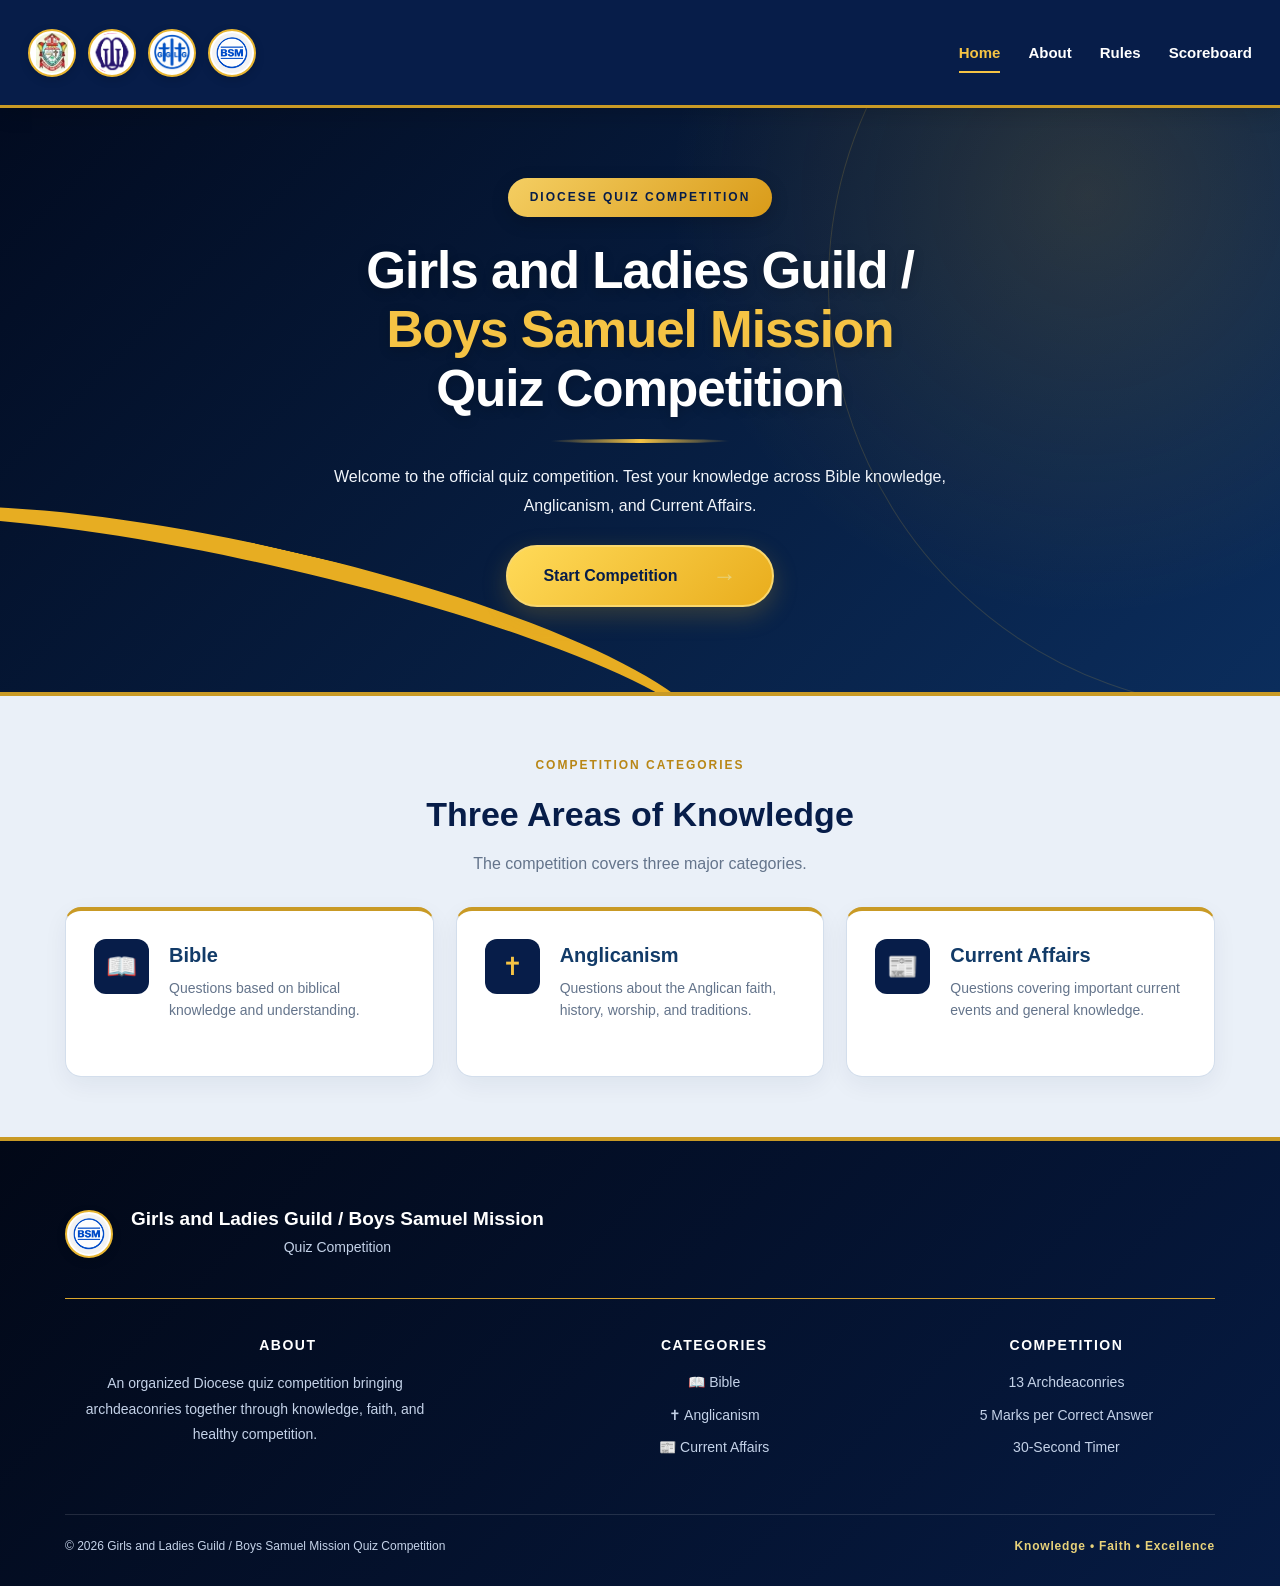
==== commit 8acdac14: "Update index.html" ====
--- a/index.html
+++ b/index.html
@@ -28,7 +28,9 @@
   <div class="logo-placeholder">
     <img src="images/logo3.png" alt="Logo 3">
   </div>
-
+ <div class="logo-placeholder">
+    <img src="images/logo4.png" alt="Logo 3">
+  </div>
  
 </div>
 
@@ -253,4 +255,4 @@
   <script src="script.js"></script>
 
 </body>
-</html>+</html>
